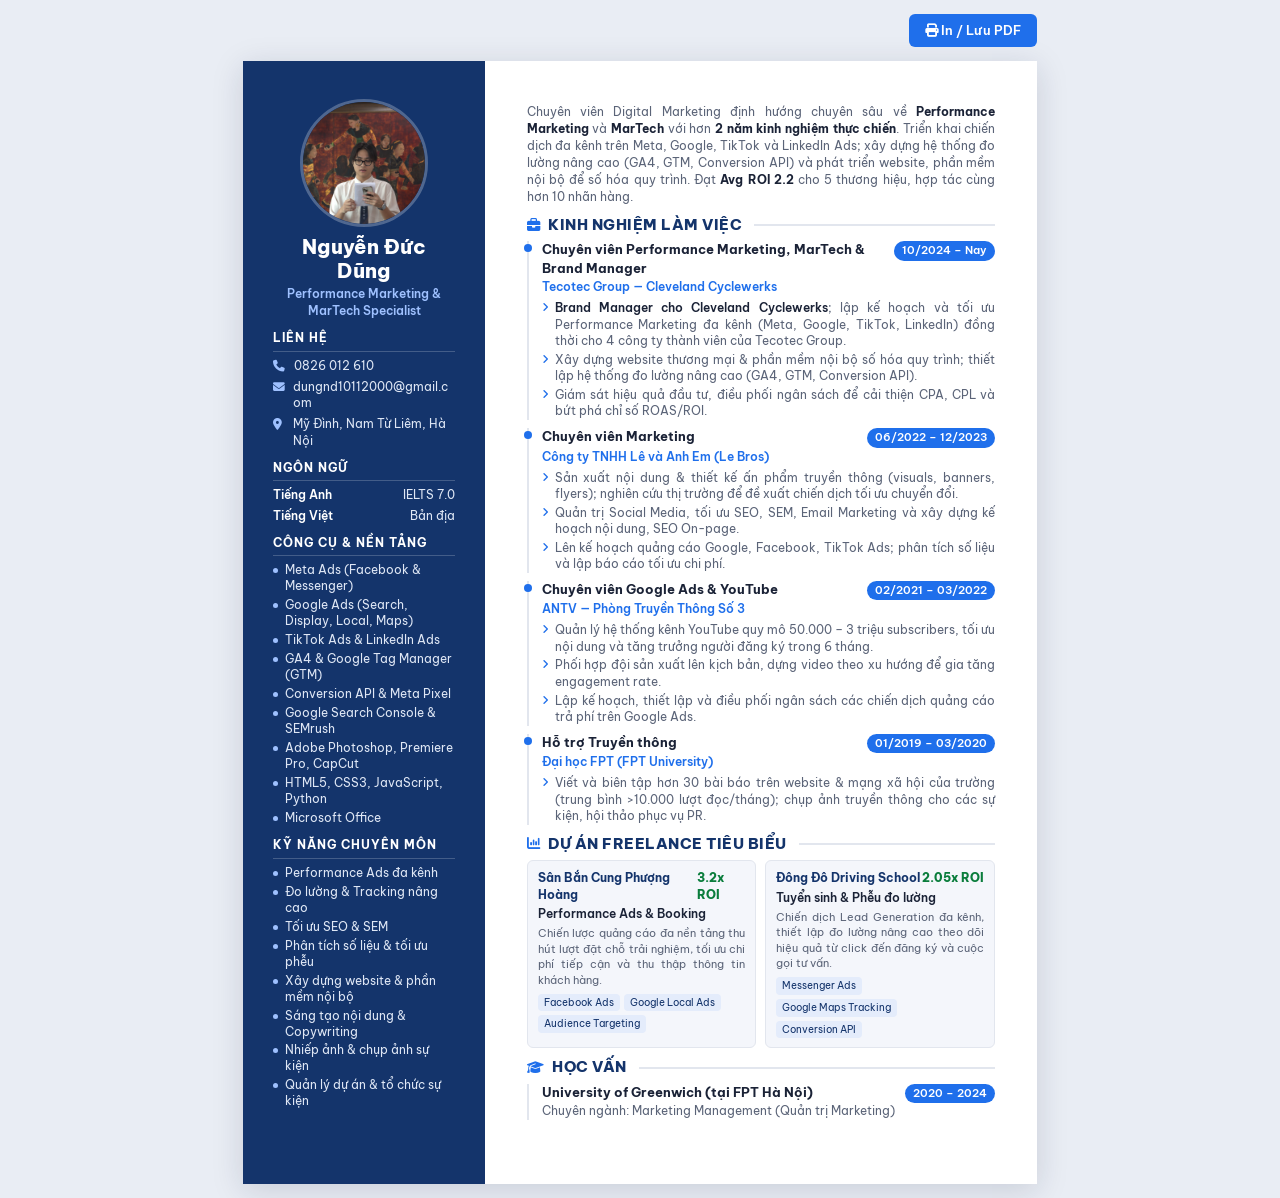
==== cv.html @ b34864a5 "Portfolio website + 1-page PDF CV Co-Authored-By: Claude Opus 4.8 <noreply@anthropic.com>" ====
<!DOCTYPE html>
<html lang="vi">
<head>
<meta charset="UTF-8">
<meta name="viewport" content="width=device-width, initial-scale=1.0">
<title>CV - Nguyễn Đức Dũng | Performance Marketing & MarTech</title>
<link rel="stylesheet" href="https://fonts.googleapis.com/css2?family=Be+Vietnam+Pro:wght@400;500;600;700;800&display=swap">
<link rel="stylesheet" href="https://cdnjs.cloudflare.com/ajax/libs/font-awesome/6.4.0/css/all.min.css">
<style>
    :root{
        --ink:#1a2236;
        --muted:#5b6478;
        --line:#e2e6ee;
        --accent:#1f6feb;
        --accent-dark:#14346b;
        --soft:#f4f6fb;
    }
    *{margin:0;padding:0;box-sizing:border-box;}
    body{
        font-family:'Be Vietnam Pro','Segoe UI',Arial,sans-serif;
        color:var(--ink);
        background:#e9edf4;
        line-height:1.38;
        font-size:10.5pt;
        -webkit-print-color-adjust:exact;
        print-color-adjust:exact;
    }

    /* A4 page */
    .page{
        width:210mm;
        min-height:297mm;
        margin:14px auto;
        background:#fff;
        box-shadow:0 6px 30px rgba(20,30,60,.15);
        display:grid;
        grid-template-columns:64mm 1fr;
        overflow:hidden;
    }

    /* ---- Sidebar ---- */
    .side{
        background:var(--accent-dark);
        color:#dfe7f5;
        padding:10mm 8mm;
    }
    .avatar{
        width:34mm;height:34mm;border-radius:50%;
        object-fit:cover;object-position:center 18%;display:block;margin:0 auto 8px;
        border:3px solid rgba(255,255,255,.25);
    }
    .side .name{
        color:#fff;font-size:15pt;font-weight:800;text-align:center;
        line-height:1.2;letter-spacing:.3px;
    }
    .side .role{
        color:#9fc1ff;font-size:9pt;font-weight:600;text-align:center;
        margin-top:3px;margin-bottom:11px;
    }
    .side-block{margin-bottom:11px;}
    .side-h{
        font-size:9pt;font-weight:700;color:#fff;text-transform:uppercase;
        letter-spacing:1px;padding-bottom:4px;margin-bottom:6px;
        border-bottom:1px solid rgba(255,255,255,.2);
    }
    .ct{display:flex;gap:8px;align-items:flex-start;margin-bottom:5px;font-size:8.8pt;}
    .ct i{color:#9fc1ff;width:13px;margin-top:2px;}
    .ct a,.ct span{color:#dfe7f5;text-decoration:none;word-break:break-word;}
    .side ul{list-style:none;}
    .side li{font-size:8.7pt;margin-bottom:3px;padding-left:12px;position:relative;}
    .side li::before{content:"";position:absolute;left:0;top:6px;width:5px;height:5px;border-radius:50%;background:#9fc1ff;}
    .lang-row{display:flex;justify-content:space-between;font-size:8.8pt;margin-bottom:4px;}
    .lang-row b{color:#fff;font-weight:600;}

    /* ---- Main ---- */
    .main{padding:11mm 11mm;}
    .summary{font-size:9.3pt;color:var(--muted);margin-bottom:10px;text-align:justify;}
    .summary strong{color:var(--ink);}

    .sec{margin-bottom:9px;}
    .sec-h{
        display:flex;align-items:center;gap:8px;
        font-size:11pt;font-weight:800;color:var(--accent-dark);
        text-transform:uppercase;letter-spacing:.5px;margin-bottom:6px;
    }
    .sec-h i{color:var(--accent);font-size:10pt;}
    .sec-h::after{content:"";flex:1;height:2px;background:var(--line);margin-left:4px;}

    .job{margin-bottom:8px;padding-left:13px;border-left:2px solid var(--line);position:relative;}
    .job::before{content:"";position:absolute;left:-5px;top:3px;width:8px;height:8px;border-radius:50%;background:var(--accent);}
    .job-top{display:flex;justify-content:space-between;align-items:baseline;gap:10px;}
    .job-title{font-size:10pt;font-weight:700;color:var(--ink);}
    .job-date{font-size:8.5pt;font-weight:600;color:#fff;background:var(--accent);padding:2px 8px;border-radius:10px;white-space:nowrap;}
    .job-comp{font-size:9.2pt;font-weight:600;color:var(--accent);margin:1px 0 4px;}
    .job ul{list-style:none;}
    .job li{font-size:9pt;color:var(--muted);margin-bottom:2px;padding-left:13px;position:relative;text-align:justify;}
    .job li::before{content:"\f105";font-family:"Font Awesome 6 Free";font-weight:900;color:var(--accent);position:absolute;left:0;top:0;font-size:8pt;}
    .job li strong{color:var(--ink);font-weight:600;}

    .proj-grid{display:grid;grid-template-columns:1fr 1fr;gap:9px;}
    .proj{background:var(--soft);border:1px solid var(--line);border-radius:6px;padding:9px 10px;}
    .proj-top{display:flex;justify-content:space-between;align-items:center;margin-bottom:3px;}
    .proj-badge{font-size:8.8pt;font-weight:700;color:var(--accent-dark);}
    .proj-roi{font-size:9pt;font-weight:800;color:#0a7d3c;}
    .proj-name{font-size:9.2pt;font-weight:600;margin-bottom:3px;}
    .proj-desc{font-size:8.5pt;color:var(--muted);text-align:justify;}
    .proj-tags{margin-top:5px;display:flex;flex-wrap:wrap;gap:4px;}
    .proj-tags span{font-size:7.5pt;background:#e4ecfb;color:var(--accent-dark);padding:2px 6px;border-radius:4px;}

    .edu{padding-left:13px;border-left:2px solid var(--line);}
    .edu .job-title{font-size:10pt;}
    .edu p{font-size:9pt;color:var(--muted);}

    @media print{
        body{background:#fff;}
        .page{margin:0;box-shadow:none;width:auto;min-height:auto;}
        @page{size:A4;margin:0;}
    }
    .toolbar{max-width:210mm;margin:14px auto 0;text-align:right;}
    .toolbar button{
        font-family:inherit;font-size:10pt;font-weight:600;cursor:pointer;
        background:var(--accent);color:#fff;border:none;padding:8px 16px;border-radius:6px;
    }
    @media print{.toolbar{display:none;}}
</style>
</head>
<body>

<div class="toolbar">
    <button onclick="window.print()"><i class="fa-solid fa-print"></i> In / Lưu PDF</button>
</div>

<div class="page">
    <!-- SIDEBAR -->
    <aside class="side">
        <img src="[data-uri]" alt="Nguyễn Đức Dũng" class="avatar">
        <div class="name">Nguyễn Đức Dũng</div>
        <div class="role">Performance Marketing &amp; MarTech Specialist</div>

        <div class="side-block">
            <div class="side-h">Liên hệ</div>
            <div class="ct"><i class="fa-solid fa-phone"></i><a href="tel:0826012610">0826 012 610</a></div>
            <div class="ct"><i class="fa-solid fa-envelope"></i><a href="mailto:dungnd10112000@gmail.com">dungnd10112000@gmail.com</a></div>
            <div class="ct"><i class="fa-solid fa-location-dot"></i><span>Mỹ Đình, Nam Từ Liêm, Hà Nội</span></div>
        </div>

        <div class="side-block">
            <div class="side-h">Ngôn ngữ</div>
            <div class="lang-row"><b>Tiếng Anh</b><span>IELTS 7.0</span></div>
            <div class="lang-row"><b>Tiếng Việt</b><span>Bản địa</span></div>
        </div>

        <div class="side-block">
            <div class="side-h">Công cụ &amp; Nền tảng</div>
            <ul>
                <li>Meta Ads (Facebook &amp; Messenger)</li>
                <li>Google Ads (Search, Display, Local, Maps)</li>
                <li>TikTok Ads &amp; LinkedIn Ads</li>
                <li>GA4 &amp; Google Tag Manager (GTM)</li>
                <li>Conversion API &amp; Meta Pixel</li>
                <li>Google Search Console &amp; SEMrush</li>
                <li>Adobe Photoshop, Premiere Pro, CapCut</li>
                <li>HTML5, CSS3, JavaScript, Python</li>
                <li>Microsoft Office</li>
            </ul>
        </div>

        <div class="side-block">
            <div class="side-h">Kỹ năng chuyên môn</div>
            <ul>
                <li>Performance Ads đa kênh</li>
                <li>Đo lường &amp; Tracking nâng cao</li>
                <li>Tối ưu SEO &amp; SEM</li>
                <li>Phân tích số liệu &amp; tối ưu phễu</li>
                <li>Xây dựng website &amp; phần mềm nội bộ</li>
                <li>Sáng tạo nội dung &amp; Copywriting</li>
                <li>Nhiếp ảnh &amp; chụp ảnh sự kiện</li>
                <li>Quản lý dự án &amp; tổ chức sự kiện</li>
            </ul>
        </div>
    </aside>

    <!-- MAIN -->
    <main class="main">
        <p class="summary">
            Chuyên viên Digital Marketing định hướng chuyên sâu về <strong>Performance Marketing</strong> và
            <strong>MarTech</strong> với hơn <strong>2 năm kinh nghiệm thực chiến</strong>. Triển khai chiến dịch
            đa kênh trên Meta, Google, TikTok và LinkedIn Ads; xây dựng hệ thống đo lường nâng cao (GA4, GTM,
            Conversion API) và phát triển website, phần mềm nội bộ để số hóa quy trình. Đạt <strong>Avg ROI 2.2</strong>
            cho 5 thương hiệu, hợp tác cùng hơn 10 nhãn hàng.
        </p>

        <div class="sec">
            <div class="sec-h"><i class="fa-solid fa-briefcase"></i> Kinh nghiệm làm việc</div>

            <div class="job">
                <div class="job-top">
                    <div class="job-title">Chuyên viên Performance Marketing, MarTech &amp; Brand Manager</div>
                    <span class="job-date">10/2024 – Nay</span>
                </div>
                <div class="job-comp">Tecotec Group — Cleveland Cyclewerks</div>
                <ul>
                    <li><strong>Brand Manager cho Cleveland Cyclewerks</strong>; lập kế hoạch và tối ưu Performance Marketing đa kênh (Meta, Google, TikTok, LinkedIn) đồng thời cho 4 công ty thành viên của Tecotec Group.</li>
                    <li>Xây dựng website thương mại &amp; phần mềm nội bộ số hóa quy trình; thiết lập hệ thống đo lường nâng cao (GA4, GTM, Conversion API).</li>
                    <li>Giám sát hiệu quả đầu tư, điều phối ngân sách để cải thiện CPA, CPL và bứt phá chỉ số ROAS/ROI.</li>
                </ul>
            </div>

            <div class="job">
                <div class="job-top">
                    <div class="job-title">Chuyên viên Marketing</div>
                    <span class="job-date">06/2022 – 12/2023</span>
                </div>
                <div class="job-comp">Công ty TNHH Lê và Anh Em (Le Bros)</div>
                <ul>
                    <li>Sản xuất nội dung &amp; thiết kế ấn phẩm truyền thông (visuals, banners, flyers); nghiên cứu thị trường để đề xuất chiến dịch tối ưu chuyển đổi.</li>
                    <li>Quản trị Social Media, tối ưu SEO, SEM, Email Marketing và xây dựng kế hoạch nội dung, SEO On-page.</li>
                    <li>Lên kế hoạch quảng cáo Google, Facebook, TikTok Ads; phân tích số liệu và lập báo cáo tối ưu chi phí.</li>
                </ul>
            </div>

            <div class="job">
                <div class="job-top">
                    <div class="job-title">Chuyên viên Google Ads &amp; YouTube</div>
                    <span class="job-date">02/2021 – 03/2022</span>
                </div>
                <div class="job-comp">ANTV — Phòng Truyền Thông Số 3</div>
                <ul>
                    <li>Quản lý hệ thống kênh YouTube quy mô 50.000 – 3 triệu subscribers, tối ưu nội dung và tăng trưởng người đăng ký trong 6 tháng.</li>
                    <li>Phối hợp đội sản xuất lên kịch bản, dựng video theo xu hướng để gia tăng engagement rate.</li>
                    <li>Lập kế hoạch, thiết lập và điều phối ngân sách các chiến dịch quảng cáo trả phí trên Google Ads.</li>
                </ul>
            </div>

            <div class="job">
                <div class="job-top">
                    <div class="job-title">Hỗ trợ Truyền thông</div>
                    <span class="job-date">01/2019 – 03/2020</span>
                </div>
                <div class="job-comp">Đại học FPT (FPT University)</div>
                <ul>
                    <li>Viết và biên tập hơn 30 bài báo trên website &amp; mạng xã hội của trường (trung bình &gt;10.000 lượt đọc/tháng); chụp ảnh truyền thông cho các sự kiện, hội thảo phục vụ PR.</li>
                </ul>
            </div>

        </div>

        <div class="sec">
            <div class="sec-h"><i class="fa-solid fa-chart-column"></i> Dự án Freelance tiêu biểu</div>
            <div class="proj-grid">
                <div class="proj">
                    <div class="proj-top">
                        <span class="proj-badge">Sân Bắn Cung Phượng Hoàng</span>
                        <span class="proj-roi">3.2x ROI</span>
                    </div>
                    <div class="proj-name">Performance Ads &amp; Booking</div>
                    <div class="proj-desc">Chiến lược quảng cáo đa nền tảng thu hút lượt đặt chỗ trải nghiệm, tối ưu chi phí tiếp cận và thu thập thông tin khách hàng.</div>
                    <div class="proj-tags"><span>Facebook Ads</span><span>Google Local Ads</span><span>Audience Targeting</span></div>
                </div>
                <div class="proj">
                    <div class="proj-top">
                        <span class="proj-badge">Đông Đô Driving School</span>
                        <span class="proj-roi">2.05x ROI</span>
                    </div>
                    <div class="proj-name">Tuyển sinh &amp; Phễu đo lường</div>
                    <div class="proj-desc">Chiến dịch Lead Generation đa kênh, thiết lập đo lường nâng cao theo dõi hiệu quả từ click đến đăng ký và cuộc gọi tư vấn.</div>
                    <div class="proj-tags"><span>Messenger Ads</span><span>Google Maps Tracking</span><span>Conversion API</span></div>
                </div>
            </div>
        </div>

        <div class="sec">
            <div class="sec-h"><i class="fa-solid fa-graduation-cap"></i> Học vấn</div>
            <div class="edu">
                <div class="job-top">
                    <div class="job-title">University of Greenwich (tại FPT Hà Nội)</div>
                    <span class="job-date">2020 – 2024</span>
                </div>
                <p>Chuyên ngành: Marketing Management (Quản trị Marketing)</p>
            </div>
        </div>
    </main>
</div>

</body>
</html>
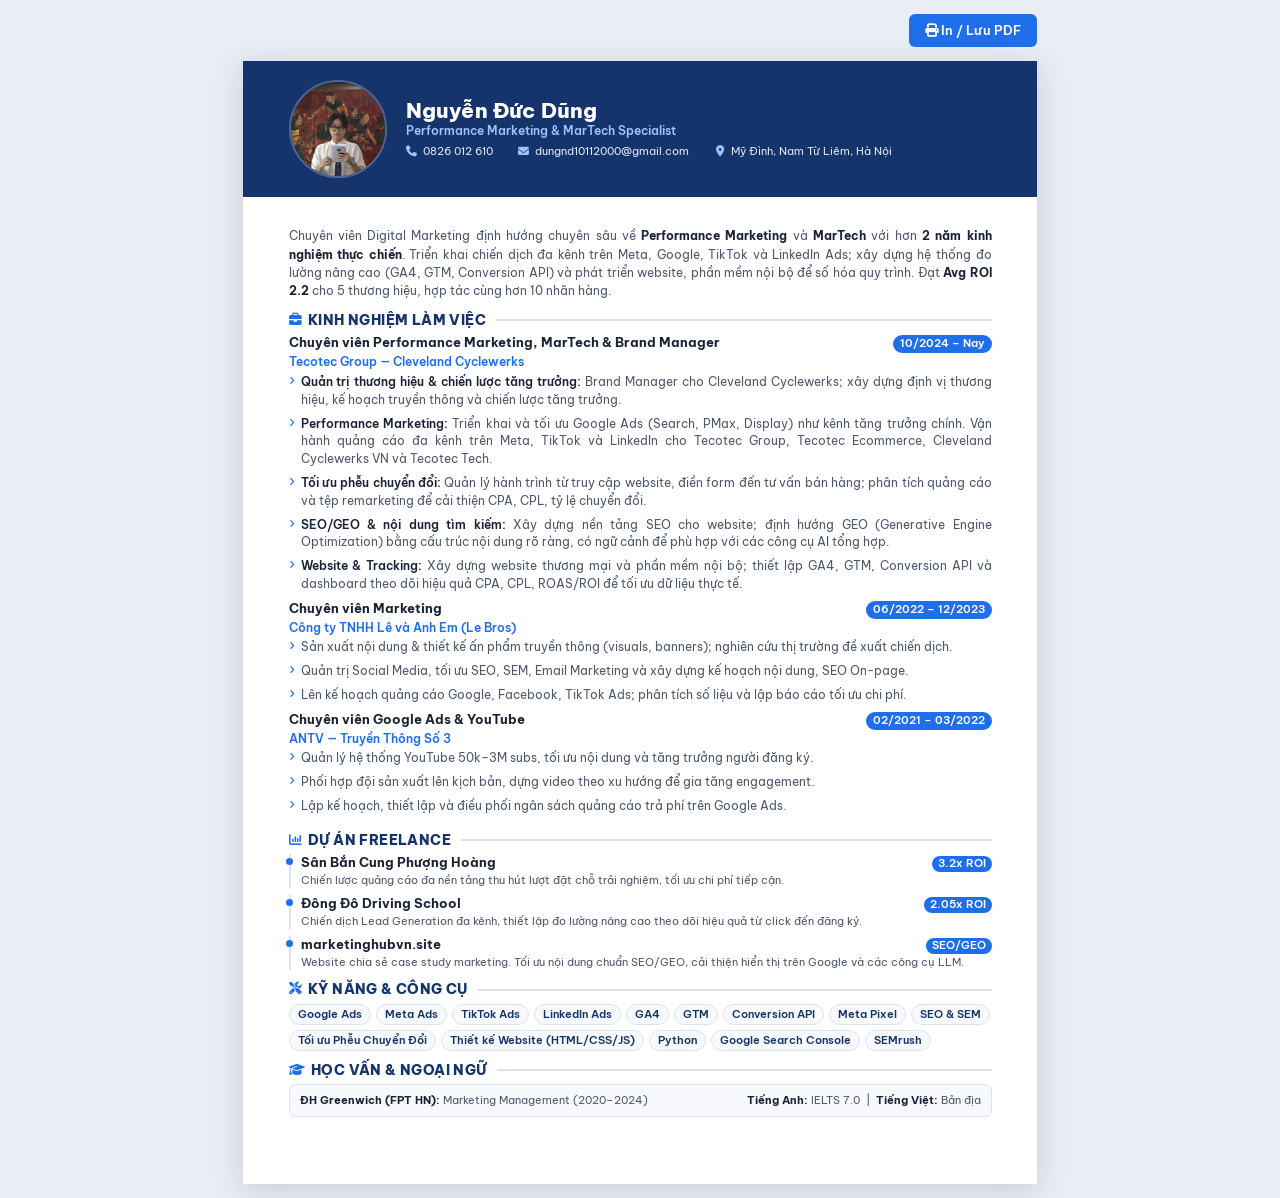
==== commit 87096d5d: "Update portfolio CV and project details Co-Authored-By: Claude <noreply@anthropic.com>" ====
--- a/cv.html
+++ b/cv.html
@@ -9,19 +9,19 @@
 <style>
     :root{
         --ink:#1a2236;
-        --muted:#5b6478;
-        --line:#e2e6ee;
+        --muted:#4e586d;
+        --line:#dce1ec;
         --accent:#1f6feb;
         --accent-dark:#14346b;
-        --soft:#f4f6fb;
+        --soft:#f7f9fc;
     }
     *{margin:0;padding:0;box-sizing:border-box;}
     body{
         font-family:'Be Vietnam Pro','Segoe UI',Arial,sans-serif;
         color:var(--ink);
         background:#e9edf4;
-        line-height:1.38;
-        font-size:10.5pt;
+        line-height:1.3;
+        font-size:9.5pt;
         -webkit-print-color-adjust:exact;
         print-color-adjust:exact;
     }
@@ -29,87 +29,103 @@
     /* A4 page */
     .page{
         width:210mm;
-        min-height:297mm;
+        height:297mm;
         margin:14px auto;
         background:#fff;
         box-shadow:0 6px 30px rgba(20,30,60,.15);
-        display:grid;
-        grid-template-columns:64mm 1fr;
+        display:flex;
+        flex-direction:column;
         overflow:hidden;
     }
 
-    /* ---- Sidebar ---- */
-    .side{
+    /* ---- Header (Top) ---- */
+    .header{
         background:var(--accent-dark);
         color:#dfe7f5;
-        padding:10mm 8mm;
+        padding:5mm 12mm;
+        display:flex;
+        align-items:center;
+        gap:5mm;
     }
     .avatar{
-        width:34mm;height:34mm;border-radius:50%;
-        object-fit:cover;object-position:center 18%;display:block;margin:0 auto 8px;
-        border:3px solid rgba(255,255,255,.25);
-    }
-    .side .name{
-        color:#fff;font-size:15pt;font-weight:800;text-align:center;
-        line-height:1.2;letter-spacing:.3px;
-    }
-    .side .role{
-        color:#9fc1ff;font-size:9pt;font-weight:600;text-align:center;
-        margin-top:3px;margin-bottom:11px;
-    }
-    .side-block{margin-bottom:11px;}
-    .side-h{
-        font-size:9pt;font-weight:700;color:#fff;text-transform:uppercase;
-        letter-spacing:1px;padding-bottom:4px;margin-bottom:6px;
-        border-bottom:1px solid rgba(255,255,255,.2);
-    }
-    .ct{display:flex;gap:8px;align-items:flex-start;margin-bottom:5px;font-size:8.8pt;}
-    .ct i{color:#9fc1ff;width:13px;margin-top:2px;}
-    .ct a,.ct span{color:#dfe7f5;text-decoration:none;word-break:break-word;}
-    .side ul{list-style:none;}
-    .side li{font-size:8.7pt;margin-bottom:3px;padding-left:12px;position:relative;}
-    .side li::before{content:"";position:absolute;left:0;top:6px;width:5px;height:5px;border-radius:50%;background:#9fc1ff;}
-    .lang-row{display:flex;justify-content:space-between;font-size:8.8pt;margin-bottom:4px;}
-    .lang-row b{color:#fff;font-weight:600;}
+        width:26mm;height:26mm;border-radius:50%;
+        object-fit:cover;object-position:center 18%;
+        border:2px solid rgba(255,255,255,.25);
+        flex-shrink:0;
+    }
+    .header-info{
+        flex:1;
+    }
+    .header .name{
+        color:#fff;font-size:16pt;font-weight:800;
+        line-height:1;letter-spacing:.2px;margin-bottom:2px;
+    }
+    .header .role{
+        color:#9fc1ff;font-size:9pt;font-weight:600;
+        margin-bottom:5px;
+    }
+    .header-contacts{
+        display:flex;flex-wrap:wrap;column-gap:15px;row-gap:3px;
+        font-size:8.2pt;
+    }
+    .ct{display:flex;gap:5px;align-items:center;}
+    .ct i{color:#9fc1ff;width:12px;text-align:center;}
+    .ct a,.ct span{color:#dfe7f5;text-decoration:none;word-break:keep-all;white-space:nowrap;}
 
     /* ---- Main ---- */
-    .main{padding:11mm 11mm;}
-    .summary{font-size:9.3pt;color:var(--muted);margin-bottom:10px;text-align:justify;}
+    .main{
+        padding:8mm 12mm;
+        flex:1;
+        display:flex;
+        flex-direction:column;
+        gap:8px;
+    }
+
+    .summary{font-size:9pt;color:var(--muted);text-align:justify;line-height:1.52;margin-bottom:3px;}
     .summary strong{color:var(--ink);}
 
-    .sec{margin-bottom:9px;}
+    .sec{margin-bottom:2px;}
     .sec-h{
-        display:flex;align-items:center;gap:8px;
-        font-size:11pt;font-weight:800;color:var(--accent-dark);
-        text-transform:uppercase;letter-spacing:.5px;margin-bottom:6px;
-    }
-    .sec-h i{color:var(--accent);font-size:10pt;}
+        display:flex;align-items:center;gap:6px;
+        font-size:10.5pt;font-weight:800;color:var(--accent-dark);
+        text-transform:uppercase;letter-spacing:.4px;margin-bottom:5px;
+    }
+    .sec-h i{color:var(--accent);font-size:9.5pt;}
     .sec-h::after{content:"";flex:1;height:2px;background:var(--line);margin-left:4px;}
 
-    .job{margin-bottom:8px;padding-left:13px;border-left:2px solid var(--line);position:relative;}
-    .job::before{content:"";position:absolute;left:-5px;top:3px;width:8px;height:8px;border-radius:50%;background:var(--accent);}
-    .job-top{display:flex;justify-content:space-between;align-items:baseline;gap:10px;}
+    .job{margin-bottom:7px;}
+    .job-top{display:flex;justify-content:space-between;align-items:baseline;gap:8px;}
     .job-title{font-size:10pt;font-weight:700;color:var(--ink);}
-    .job-date{font-size:8.5pt;font-weight:600;color:#fff;background:var(--accent);padding:2px 8px;border-radius:10px;white-space:nowrap;}
-    .job-comp{font-size:9.2pt;font-weight:600;color:var(--accent);margin:1px 0 4px;}
+    .job-date{font-size:8pt;font-weight:600;color:#fff;background:var(--accent);padding:2px 7px;border-radius:10px;white-space:nowrap;}
+    .job-comp{font-size:9pt;font-weight:600;color:var(--accent);margin:1px 0 3px;}
     .job ul{list-style:none;}
-    .job li{font-size:9pt;color:var(--muted);margin-bottom:2px;padding-left:13px;position:relative;text-align:justify;}
-    .job li::before{content:"\f105";font-family:"Font Awesome 6 Free";font-weight:900;color:var(--accent);position:absolute;left:0;top:0;font-size:8pt;}
+    .job li{font-size:8.8pt;color:var(--muted);margin-bottom:6px;padding-left:12px;position:relative;text-align:justify;line-height:1.52;}
+    .job li::before{content:"\f105";font-family:"Font Awesome 6 Free";font-weight:900;color:var(--accent);position:absolute;left:0;top:1px;font-size:7pt;}
     .job li strong{color:var(--ink);font-weight:600;}
 
-    .proj-grid{display:grid;grid-template-columns:1fr 1fr;gap:9px;}
-    .proj{background:var(--soft);border:1px solid var(--line);border-radius:6px;padding:9px 10px;}
-    .proj-top{display:flex;justify-content:space-between;align-items:center;margin-bottom:3px;}
-    .proj-badge{font-size:8.8pt;font-weight:700;color:var(--accent-dark);}
-    .proj-roi{font-size:9pt;font-weight:800;color:#0a7d3c;}
-    .proj-name{font-size:9.2pt;font-weight:600;margin-bottom:3px;}
-    .proj-desc{font-size:8.5pt;color:var(--muted);text-align:justify;}
-    .proj-tags{margin-top:5px;display:flex;flex-wrap:wrap;gap:4px;}
-    .proj-tags span{font-size:7.5pt;background:#e4ecfb;color:var(--accent-dark);padding:2px 6px;border-radius:4px;}
-
-    .edu{padding-left:13px;border-left:2px solid var(--line);}
-    .edu .job-title{font-size:10pt;}
-    .edu p{font-size:9pt;color:var(--muted);}
+    /* Flexible split for bottom sections */
+    .bottom-grid{
+        display:flex;
+        flex-direction:column;
+        gap: 8px;
+    }
+
+    .proj-grid{display:flex;flex-direction:column;gap:7px;}
+    .proj{padding-left:10px;border-left:2px solid var(--line);position:relative;}
+    .proj::before{content:"";position:absolute;left:-4.5px;top:4px;width:7px;height:7px;border-radius:50%;background:var(--accent);}
+    .proj-top{display:flex;justify-content:space-between;align-items:baseline;gap:6px;margin-bottom:1px;}
+    .proj-badge{font-size:9.5pt;font-weight:700;color:var(--ink);}
+    .proj-roi{font-size:8pt;font-weight:600;color:#fff;background:var(--accent);padding:1px 6px;border-radius:10px;white-space:nowrap;}
+    .proj-name{font-size:8.5pt;font-weight:600;color:var(--accent-dark);margin-bottom:2px;}
+    .proj-desc{font-size:8.5pt;color:var(--muted);text-align:justify;line-height:1.35;}
+
+    .skills-list{display:flex;flex-wrap:wrap;gap:5px;list-style:none;}
+    .skills-list li{font-size:8.3pt;font-weight:600;color:var(--accent-dark);background:var(--soft);border:1px solid var(--line);border-radius:999px;padding:3px 8px;line-height:1.2;}
+    .skills-list li strong{color:var(--accent-dark);font-weight:700;}
+
+    .edu-row{display:flex;justify-content:space-between;align-items:center;gap:12px;background:var(--soft);border:1px solid var(--line);border-radius:6px;padding:7px 10px;}
+    .edu-row span{font-size:8.6pt;color:var(--muted);line-height:1.45;}
+    .edu-row b{color:var(--ink);font-weight:700;}
 
     @media print{
         body{background:#fff;}
@@ -131,56 +147,21 @@
 </div>
 
 <div class="page">
-    <!-- SIDEBAR -->
-    <aside class="side">
-        <img src="[data-uri]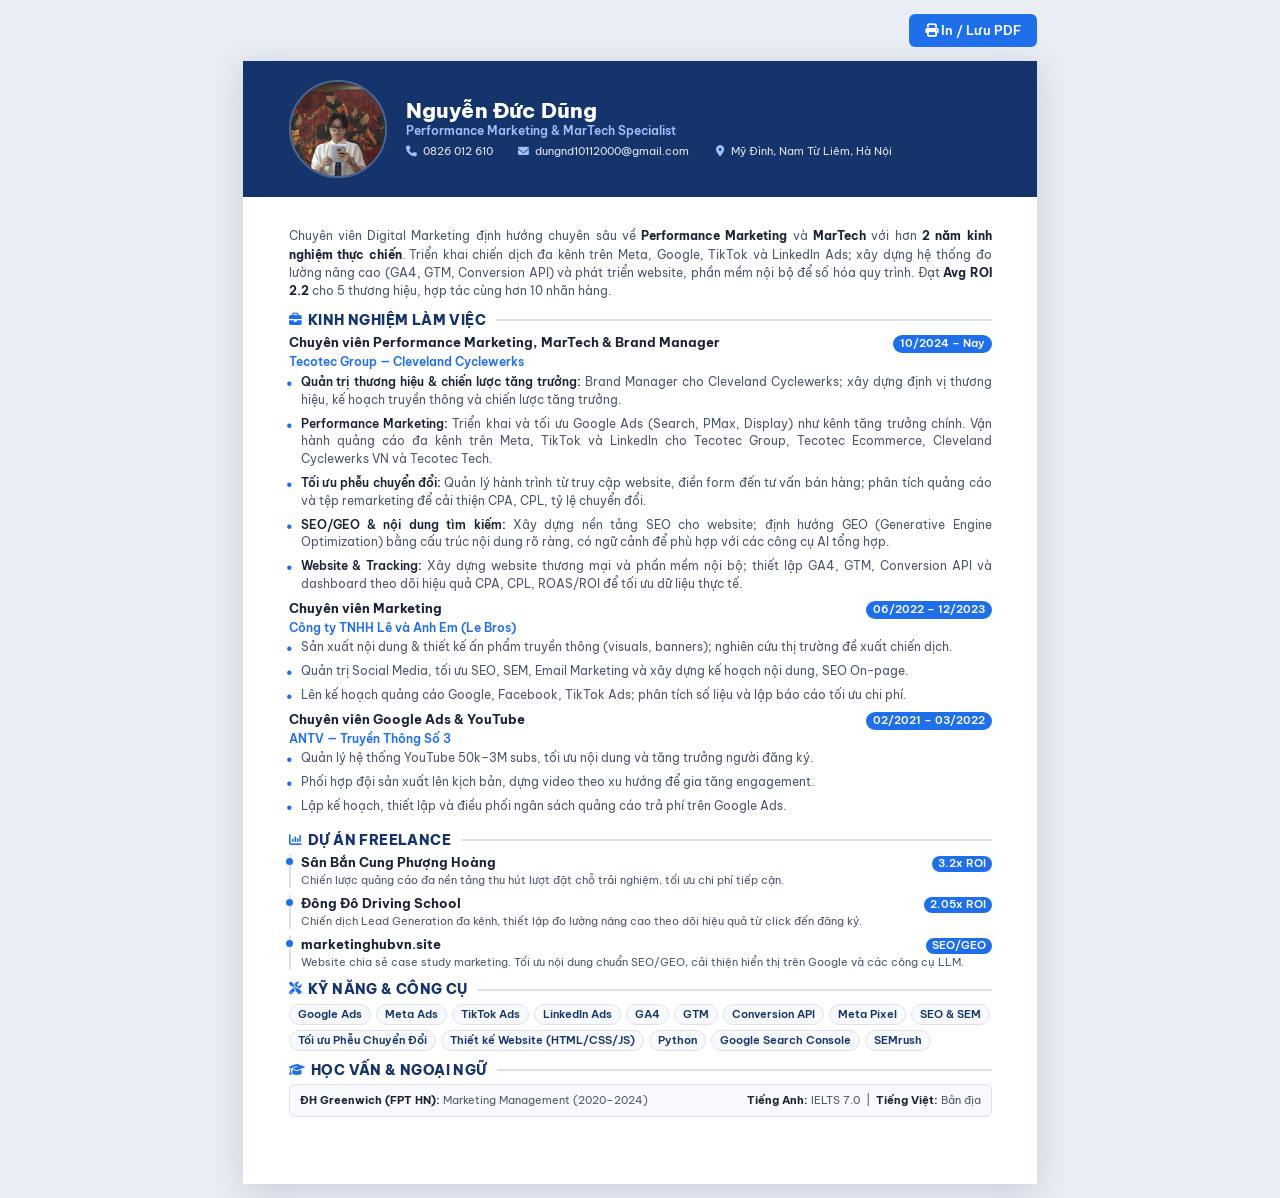
==== commit 30321688: "Fix bullet points rendering in PDF CV Co-Authored-By: Claude <noreply@anthropic.com>" ====
--- a/cv.html
+++ b/cv.html
@@ -100,7 +100,7 @@
     .job-comp{font-size:9pt;font-weight:600;color:var(--accent);margin:1px 0 3px;}
     .job ul{list-style:none;}
     .job li{font-size:8.8pt;color:var(--muted);margin-bottom:6px;padding-left:12px;position:relative;text-align:justify;line-height:1.52;}
-    .job li::before{content:"\f105";font-family:"Font Awesome 6 Free";font-weight:900;color:var(--accent);position:absolute;left:0;top:1px;font-size:7pt;}
+    .job li::before{content:"•";font-family:Arial,sans-serif;color:var(--accent);position:absolute;left:-2px;top:-1px;font-size:12pt;}
     .job li strong{color:var(--ink);font-weight:600;}
 
     /* Flexible split for bottom sections */
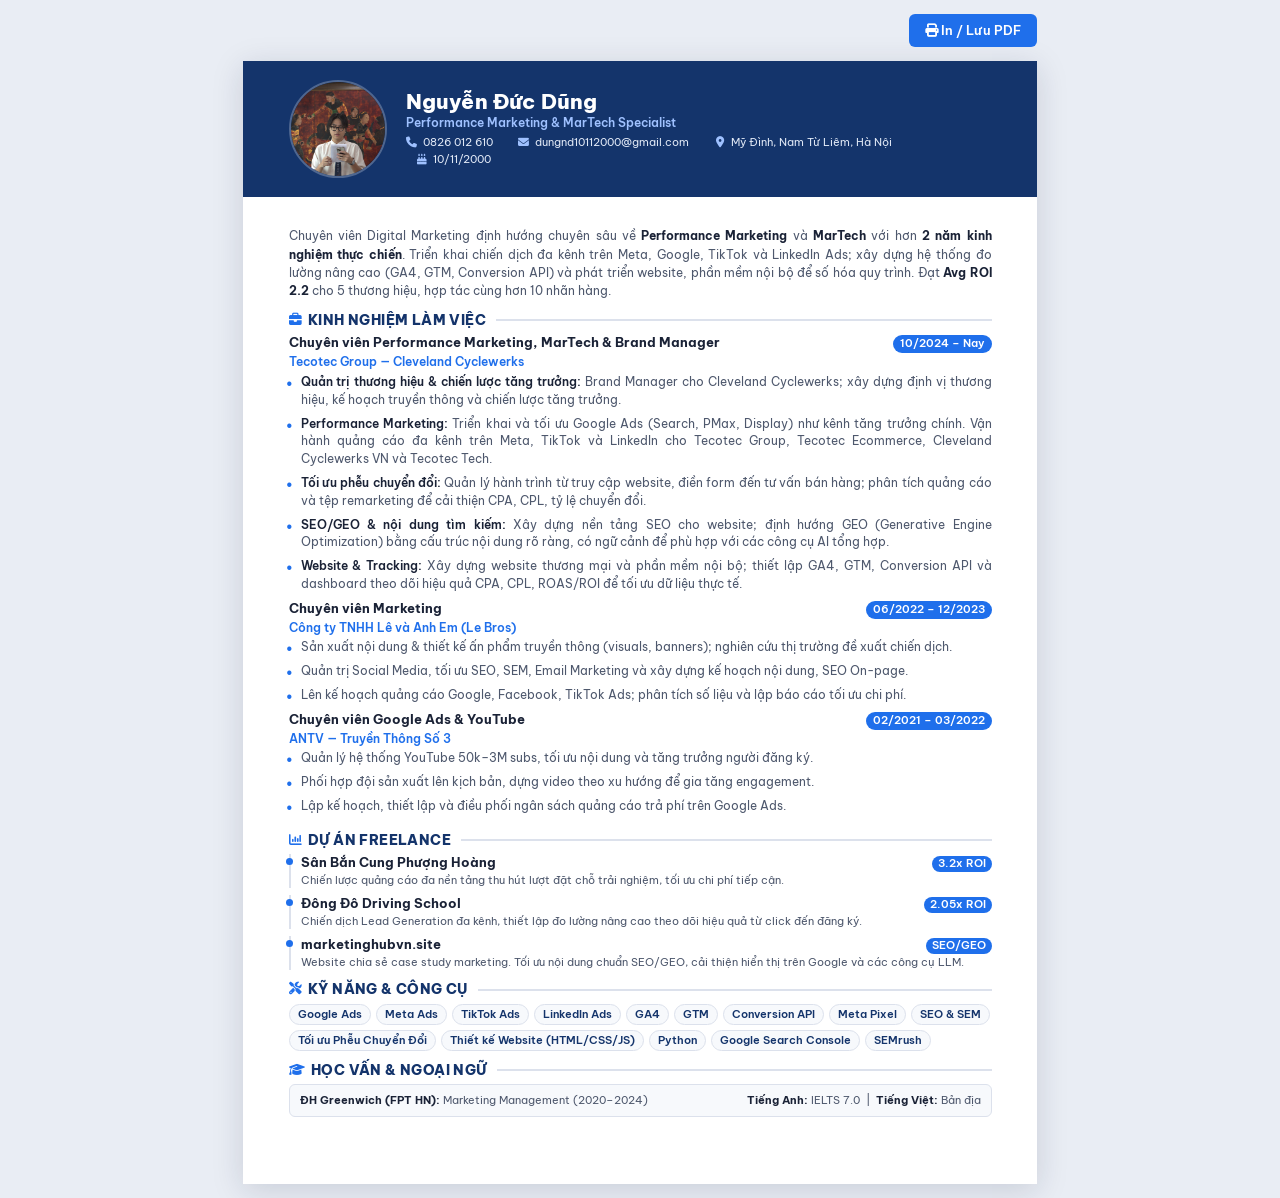
==== commit 4423f9cf: "Add birthdate to contact info across all files and update PDF Co-Authored-By: Claude <noreply@anthro" ====
--- a/cv.html
+++ b/cv.html
@@ -157,6 +157,7 @@
                 <div class="ct"><i class="fa-solid fa-phone"></i><a href="tel:0826012610">0826 012 610</a></div>
                 <div class="ct" style="margin-left: 10px;"><i class="fa-solid fa-envelope"></i><a href="mailto:dungnd10112000@gmail.com">dungnd10112000@gmail.com</a></div>
                 <div class="ct" style="margin-left: 10px;"><i class="fa-solid fa-location-dot"></i><span>Mỹ Đình, Nam Từ Liêm, Hà Nội</span></div>
+            <div class="ct" style="margin-left: 10px;"><i class="fa-solid fa-cake-candles"></i><span>10/11/2000</span></div>
             </div>
         </div>
     </header>
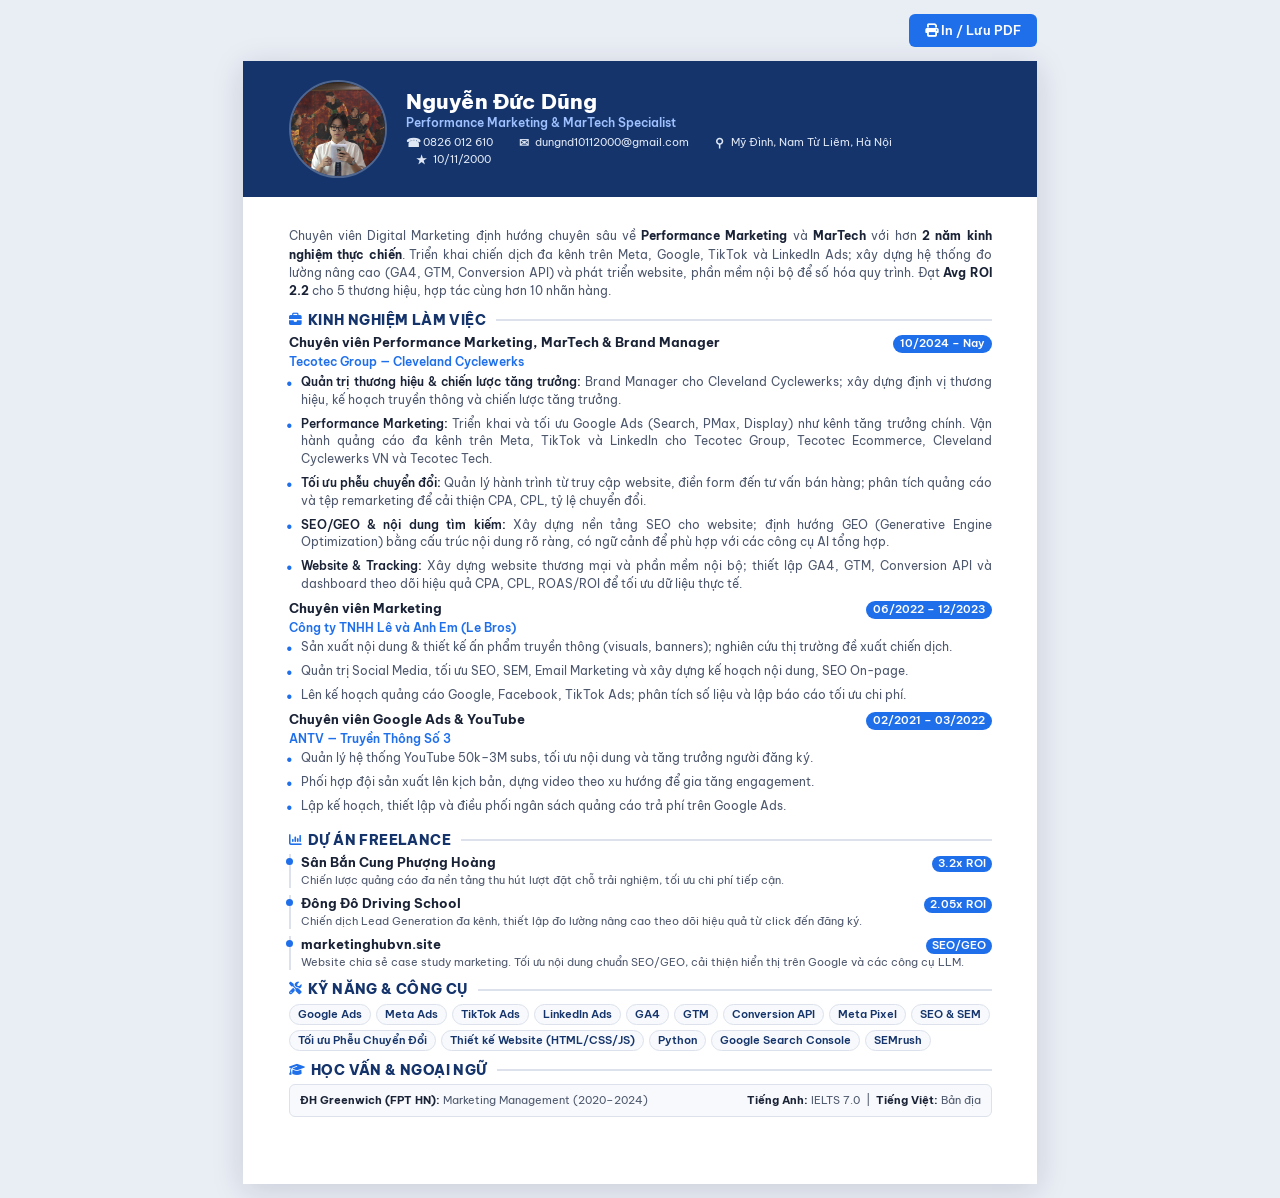
==== commit b00b1a0d: "Fix contact icons in exported PDF CV Co-Authored-By: Claude <noreply@anthropic.com>" ====
--- a/cv.html
+++ b/cv.html
@@ -69,7 +69,7 @@
         font-size:8.2pt;
     }
     .ct{display:flex;gap:5px;align-items:center;}
-    .ct i{color:#9fc1ff;width:12px;text-align:center;}
+    .ct-icon{color:#9fc1ff;width:12px;text-align:center;font-size:8.8pt;font-weight:700;line-height:1;display:inline-block;}
     .ct a,.ct span{color:#dfe7f5;text-decoration:none;word-break:keep-all;white-space:nowrap;}
 
     /* ---- Main ---- */
@@ -154,10 +154,10 @@
             <div class="name">Nguyễn Đức Dũng</div>
             <div class="role">Performance Marketing &amp; MarTech Specialist</div>
             <div class="header-contacts">
-                <div class="ct"><i class="fa-solid fa-phone"></i><a href="tel:0826012610">0826 012 610</a></div>
-                <div class="ct" style="margin-left: 10px;"><i class="fa-solid fa-envelope"></i><a href="mailto:dungnd10112000@gmail.com">dungnd10112000@gmail.com</a></div>
-                <div class="ct" style="margin-left: 10px;"><i class="fa-solid fa-location-dot"></i><span>Mỹ Đình, Nam Từ Liêm, Hà Nội</span></div>
-            <div class="ct" style="margin-left: 10px;"><i class="fa-solid fa-cake-candles"></i><span>10/11/2000</span></div>
+                <div class="ct"><span class="ct-icon">☎</span><a href="tel:0826012610">0826 012 610</a></div>
+                <div class="ct" style="margin-left: 10px;"><span class="ct-icon">✉</span><a href="mailto:dungnd10112000@gmail.com">dungnd10112000@gmail.com</a></div>
+                <div class="ct" style="margin-left: 10px;"><span class="ct-icon">⚲</span><span>Mỹ Đình, Nam Từ Liêm, Hà Nội</span></div>
+                <div class="ct" style="margin-left: 10px;"><span class="ct-icon">★</span><span>10/11/2000</span></div>
             </div>
         </div>
     </header>
